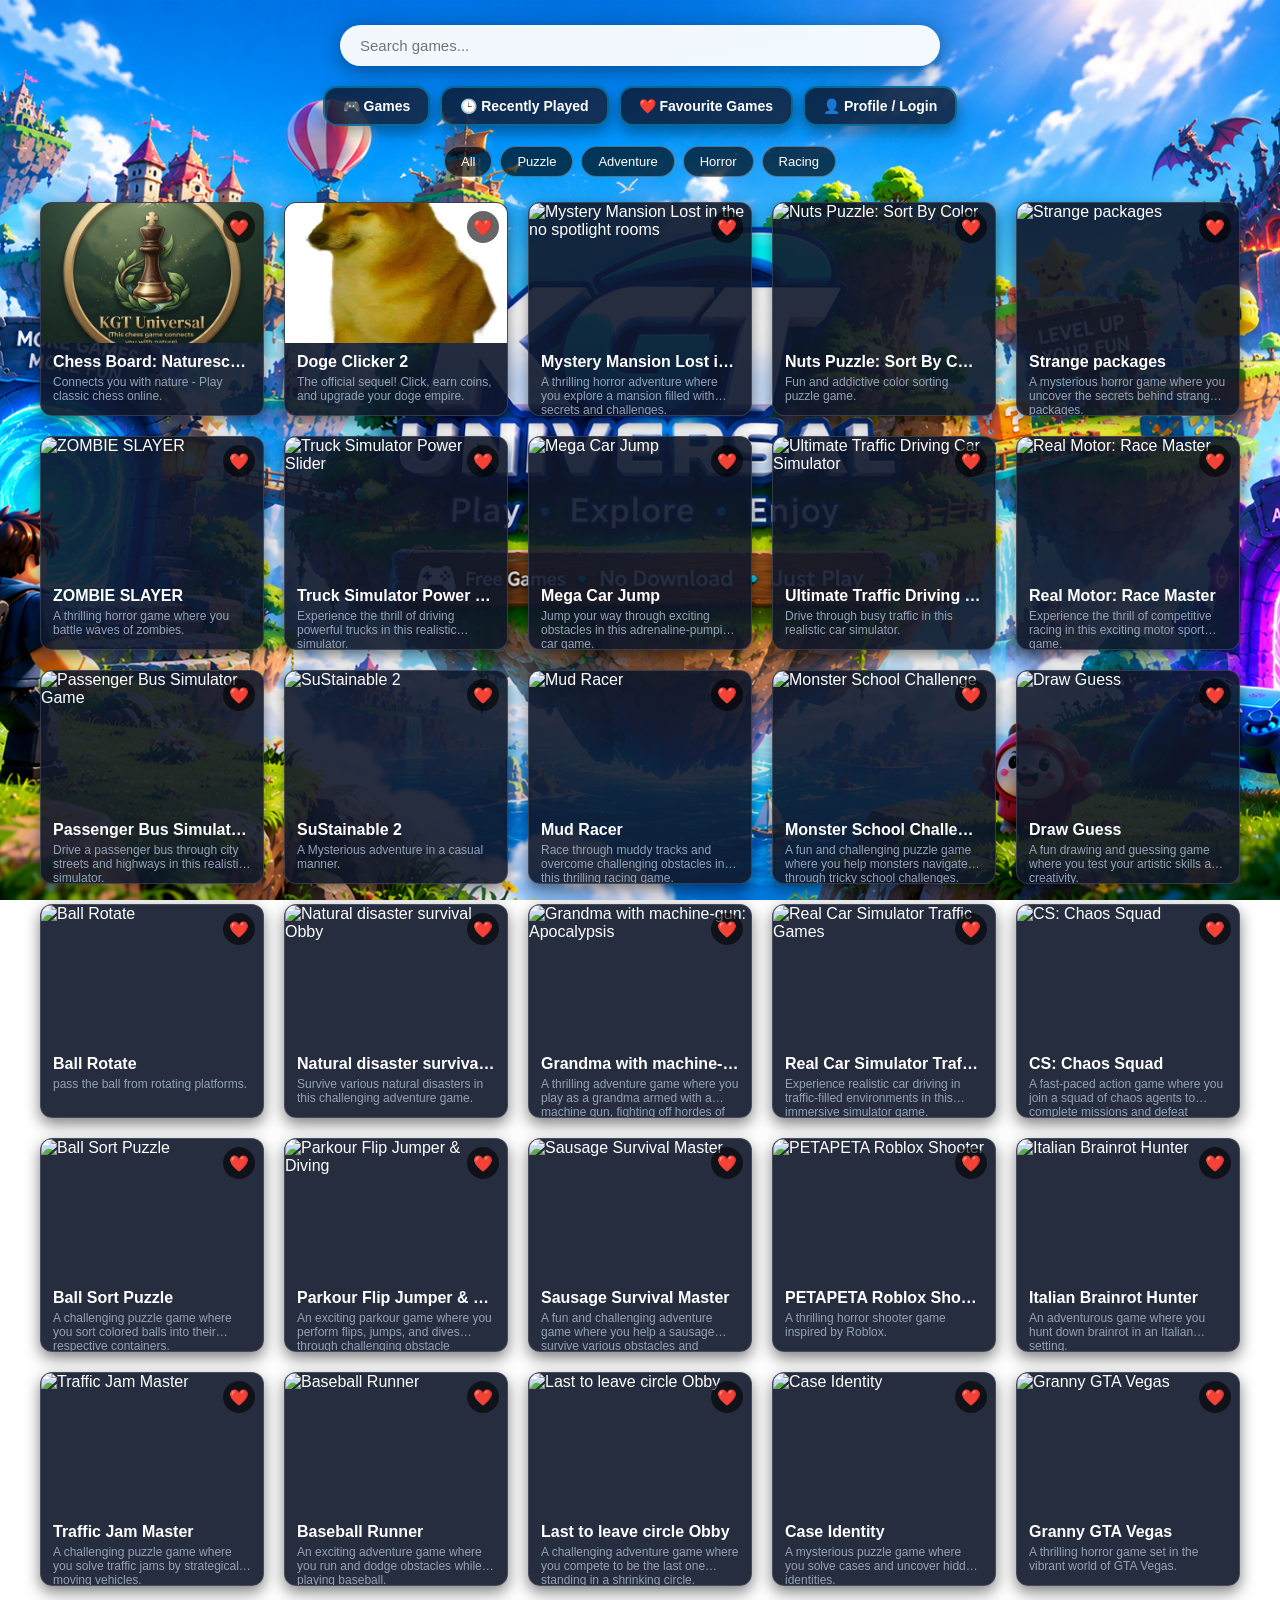
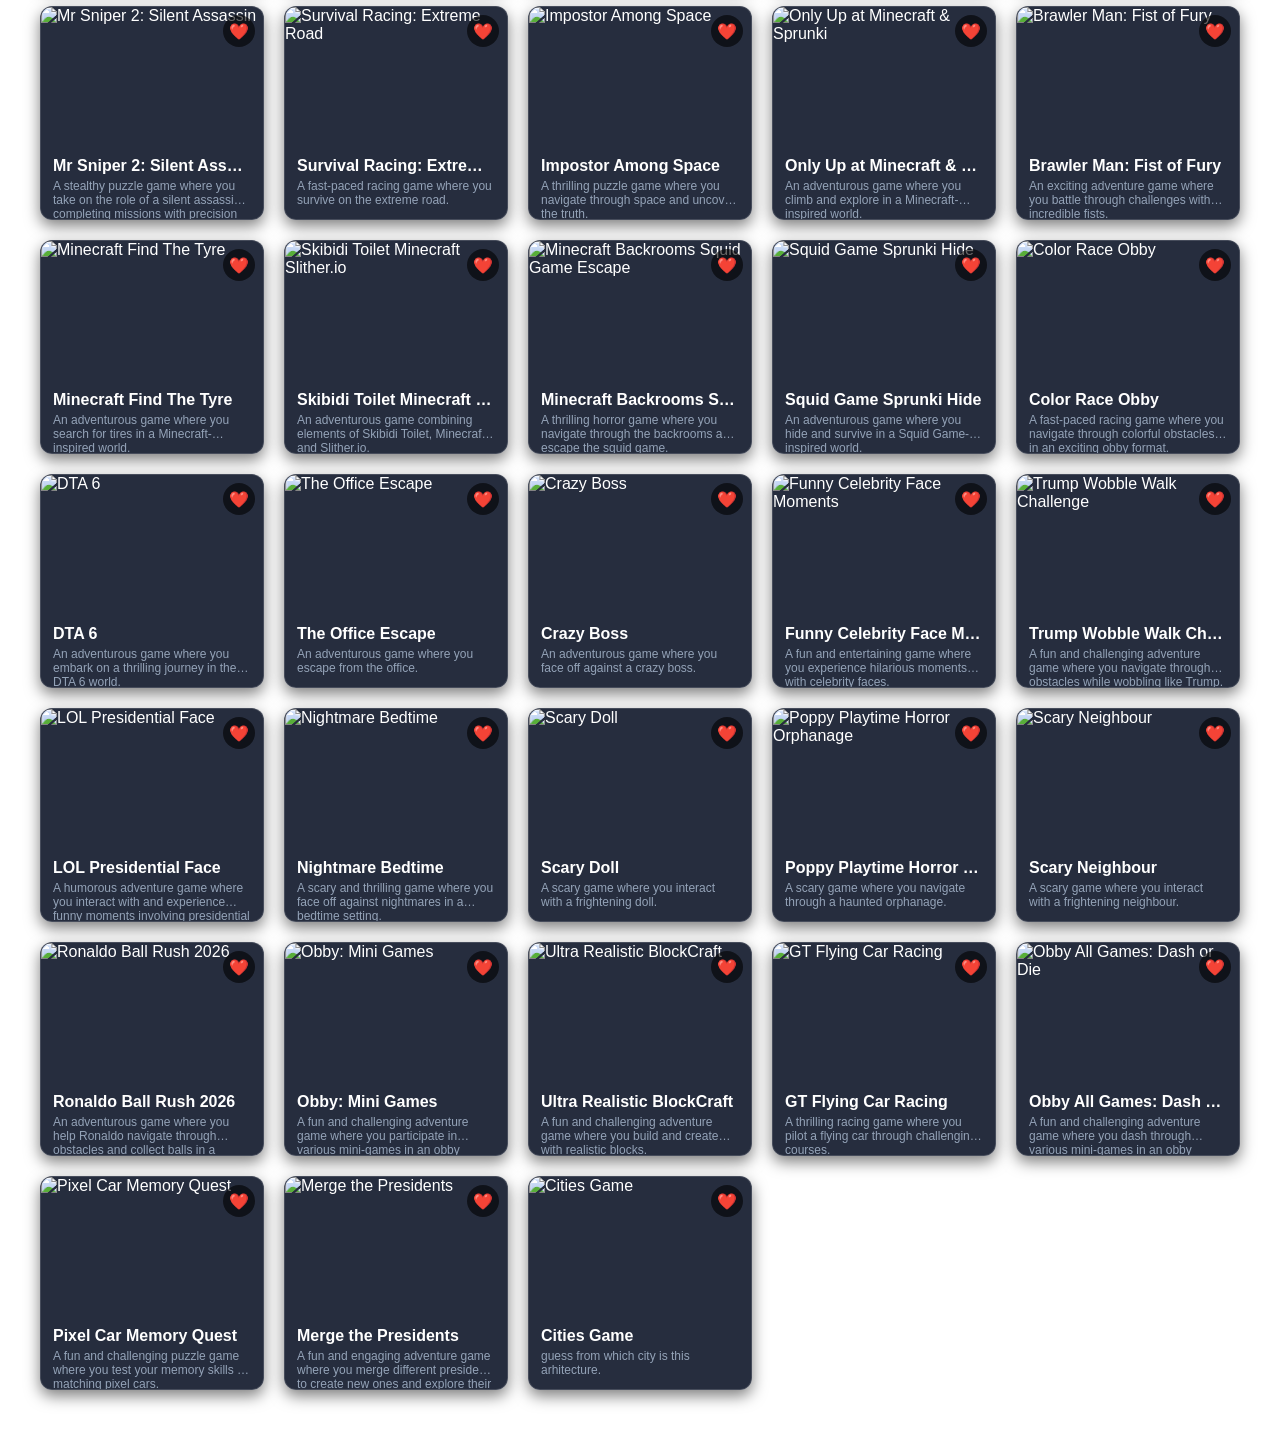
==== index.html @ 10731ff9 "Add files via upload" ====
<!DOCTYPE html>
<html lang="en">
<head>
    <meta charset="UTF-8">
    <meta name="viewport" content="width=device-width, initial-scale=1.0">
    <title>Free Online Games By KGT Universal [KGT Games] - Play Now!</title>
    
    <!-- SEO Meta Tags for Top Google Ranking -->
    <meta name="description" content="Play free online games at KGT Games, a gaming portal by Krishna Gopal Tak (KGT Universal). Explore instant puzzle, adventure, horror, and racing games - no install required!">
    <meta name="keywords" content="Krishna Gopal Tak, Krishna Tak, Krishna, KGT Games, KGT Universal, Free Games, KGT, Games, online games, free browser games">
    <meta name="author" content="Krishna Gopal Tak (KGT Universal)">
    
    <!-- Open Graph / Social Media Meta Tags -->
    <meta property="og:title" content="KGT Games - Free Online Games by Krishna Gopal Tak (KGT Universal)">
    <meta property="og:description" content="Play free instant online games on KGT Games created by Krishna Gopal Tak. No downloads needed!">
    <meta property="og:type" content="website">

    <!-- Structured Data (JSON-LD) for Person & Brand Authority on Google Search -->
    <script type="application/ld+json">
    {
      "@context": "https://schema.org",
      "@type": "WebSite",
      "name": "KGT Games",
      "alternateName": ["KGT Universal", "KGT Games Portal"],
      "url": "https://kgt-universal-official.github.io/KGTGames/",
      "creator": {
        "@type": "Person",
        "name": "Krishna Gopal Tak",
        "alternate_name": "Krishna Tak"
      }
    }
    </script>

    <link rel="stylesheet" href="style.css">
    <!-- Google Identity Services Script -->
    <script src="https://accounts.google.com/gsi/client" async defer></script>
</head>
<body>

    <!-- Top Search Bar -->
    <div class="search-container">
        <input type="text" id="game-search" placeholder="Search games..." onkeyup="filterGames()">
    </div>

    <!-- Main Navigation Cards -->
    <div class="main-nav-cards">
        <div class="nav-card" onclick="filterCategory('all')">🎮 Games</div>
        <div class="nav-card" onclick="showRecentGames()">🕒 Recently Played</div>
        <div class="nav-card" onclick="showFavoriteGames()">❤️ Favourite Games</div>
        <div class="nav-card" id="profile-btn" onclick="handleProfileClick()">👤 Profile / Login</div>
    </div>

    <!-- Categories Filter Bar -->
    <div class="categories-bar">
        <button onclick="filterCategory('all')">All</button>
        <button onclick="filterCategory('puzzle')">Puzzle</button>
        <button onclick="filterCategory('adventure')">Adventure</button>
        <button onclick="filterCategory('horror')">Horror</button>
        <button onclick="filterCategory('racing')">Racing</button>
    </div>

    <!-- Games Grid Container -->
    <div class="games-grid" id="games-container">
        <!-- Dynamic Games Will Load Here -->
    </div>

    <!-- Scripts Integration -->
    <script src="auth.js"></script>
    <script src="games-data.js"></script>
    <script src="app.js"></script>
    <script>
        // Extra helper views for Recent and Favourites
        function showFavoriteGames() {
            const favList = gamesList.filter(g => favorites.includes(g.id));
            renderGames(favList);
        }
        function showRecentGames() {
            const recList = recentGames.map(id => gamesList.find(g => g.id === id)).filter(Boolean);
            renderGames(recList);
        }
    </script>
</body>
</html>
---- style.css ----
/* General Reset & Background Setup */
* {
    margin: 0;
    padding: 0;
    box-sizing: border-box;
    font-family: 'Poppins', sans-serif;
}

body {
    background-image: url('pc-bg.png');
    background-size: cover;
    background-position: center;
    background-attachment: fixed;
    background-repeat: no-repeat;
    color: #ffffff;
    min-height: 100dvh;
    padding: 15px;
}

@media (max-width: 768px) {
    body {
        background-image: url('phone-bg.png');
        padding: 10px;
    }
}

/* Search Bar Styling */
.search-container {
    display: flex;
    justify-content: center;
    margin-top: 10px;
    margin-bottom: 20px;
    position: sticky;
    top: 10px;
    z-index: 100;
}

.search-container input {
    width: 100%;
    max-width: 600px;
    padding: 12px 20px;
    border-radius: 30px;
    border: none;
    background: rgba(255, 255, 255, 0.95);
    color: #111;
    font-size: 15px;
    box-shadow: 0 4px 20px rgba(0, 0, 0, 0.4);
    outline: none;
    transition: 0.3s;
}

.search-container input:focus {
    background: #ffffff;
    box-shadow: 0 4px 25px rgba(0, 198, 255, 0.8);
}

/* 4 Main Action Cards Styling (Professional Grid for Mobile & PC) */
.main-nav-cards {
    display: flex;
    justify-content: center;
    gap: 10px;
    flex-wrap: wrap;
    margin-bottom: 20px;
}

.nav-card {
    background: linear-gradient(135deg, rgba(10, 25, 50, 0.85), rgba(20, 45, 80, 0.95));
    border: 2px solid rgba(0, 198, 255, 0.4);
    border-radius: 14px;
    padding: 10px 18px;
    cursor: pointer;
    font-weight: 600;
    font-size: 14px;
    color: #ffffff;
    box-shadow: 0 6px 15px rgba(0, 0, 0, 0.4);
    transition: 0.3s ease;
    display: flex;
    align-items: center;
    gap: 8px;
}

.nav-card:hover {
    transform: translateY(-3px);
    border-color: #00c6ff;
    box-shadow: 0 8px 20px rgba(0, 198, 255, 0.6);
}

/* Categories Filter Bar (Smooth Horizontal Scroll on Mobile) */
.categories-bar {
    display: flex;
    justify-content: center;
    gap: 8px;
    flex-wrap: wrap;
    margin-bottom: 25px;
}

@media (max-width: 768px) {
    .categories-bar {
        justify-content: flex-start;
        overflow-x: auto;
        flex-wrap: nowrap;
        padding-bottom: 5px;
        -webkit-overflow-scrolling: touch;
    }
    .categories-bar::-webkit-scrollbar {
        display: none;
    }
}

.categories-bar button {
    background: rgba(0, 0, 0, 0.65);
    border: 1px solid rgba(255, 255, 255, 0.3);
    color: #fff;
    padding: 7px 16px;
    border-radius: 20px;
    cursor: pointer;
    font-weight: 500;
    font-size: 13px;
    white-space: nowrap;
    transition: 0.2s;
}

.categories-bar button:hover, .categories-bar button:active {
    background: #00c6ff;
    border-color: #00c6ff;
    color: #000;
}

/* Games Grid Container (Optimized for Mobile & PC) */
.games-grid {
    display: grid;
    grid-template-columns: repeat(auto-fill, minmax(160px, 1fr));
    gap: 15px;
    max-width: 1200px;
    margin: 0 auto;
    padding-bottom: 40px;
}

@media (min-width: 768px) {
    .games-grid {
        grid-template-columns: repeat(auto-fill, minmax(220px, 1fr));
        gap: 20px;
    }
}

.game-card {
    background: rgba(15, 23, 42, 0.9);
    border-radius: 12px;
    overflow: hidden;
    border: 1px solid rgba(255, 255, 255, 0.15);
    box-shadow: 0 6px 15px rgba(0, 0, 0, 0.5);
    transition: transform 0.2s ease, border-color 0.2s ease;
}

.game-card:hover {
    transform: translateY(-4px);
    border-color: #00c6ff;
}

.game-thumb-box {
    position: relative;
    width: 100%;
    height: 130px;
    cursor: pointer;
}

@media (min-width: 768px) {
    .game-thumb-box {
        height: 140px;
    }
}

.game-thumb-box img {
    width: 100%;
    height: 100%;
    object-fit: cover;
}

.heart-btn {
    position: absolute;
    top: 8px;
    right: 8px;
    background: rgba(0, 0, 0, 0.6);
    border: none;
    border-radius: 50%;
    width: 32px;
    height: 32px;
    font-size: 16px;
    cursor: pointer;
    display: flex;
    align-items: center;
    justify-content: center;
    transition: 0.2s;
}

.heart-btn:hover {
    background: rgba(255, 255, 255, 0.9);
}

.red-heart {
    filter: drop-shadow(0 0 5px red);
}

.game-card h3 {
    font-size: 14px;
    padding: 8px 10px 2px 10px;
    color: #fff;
    white-space: nowrap;
    overflow: hidden;
    text-overflow: ellipsis;
}

@media (min-width: 768px) {
    .game-card h3 {
        font-size: 16px;
        padding: 10px 12px 4px 12px;
    }
}

.game-card p {
    font-size: 11px;
    padding: 0 10px 10px 10px;
    color: #94a3b8;
    display: -webkit-box;
    -webkit-line-clamp: 2;
    line-clamp: 2;
    -webkit-box-orient: vertical;
    overflow: hidden;
}

@media (min-width: 768px) {
    .game-card p {
        font-size: 12px;
        padding: 0 12px 12px 12px;
    }
}
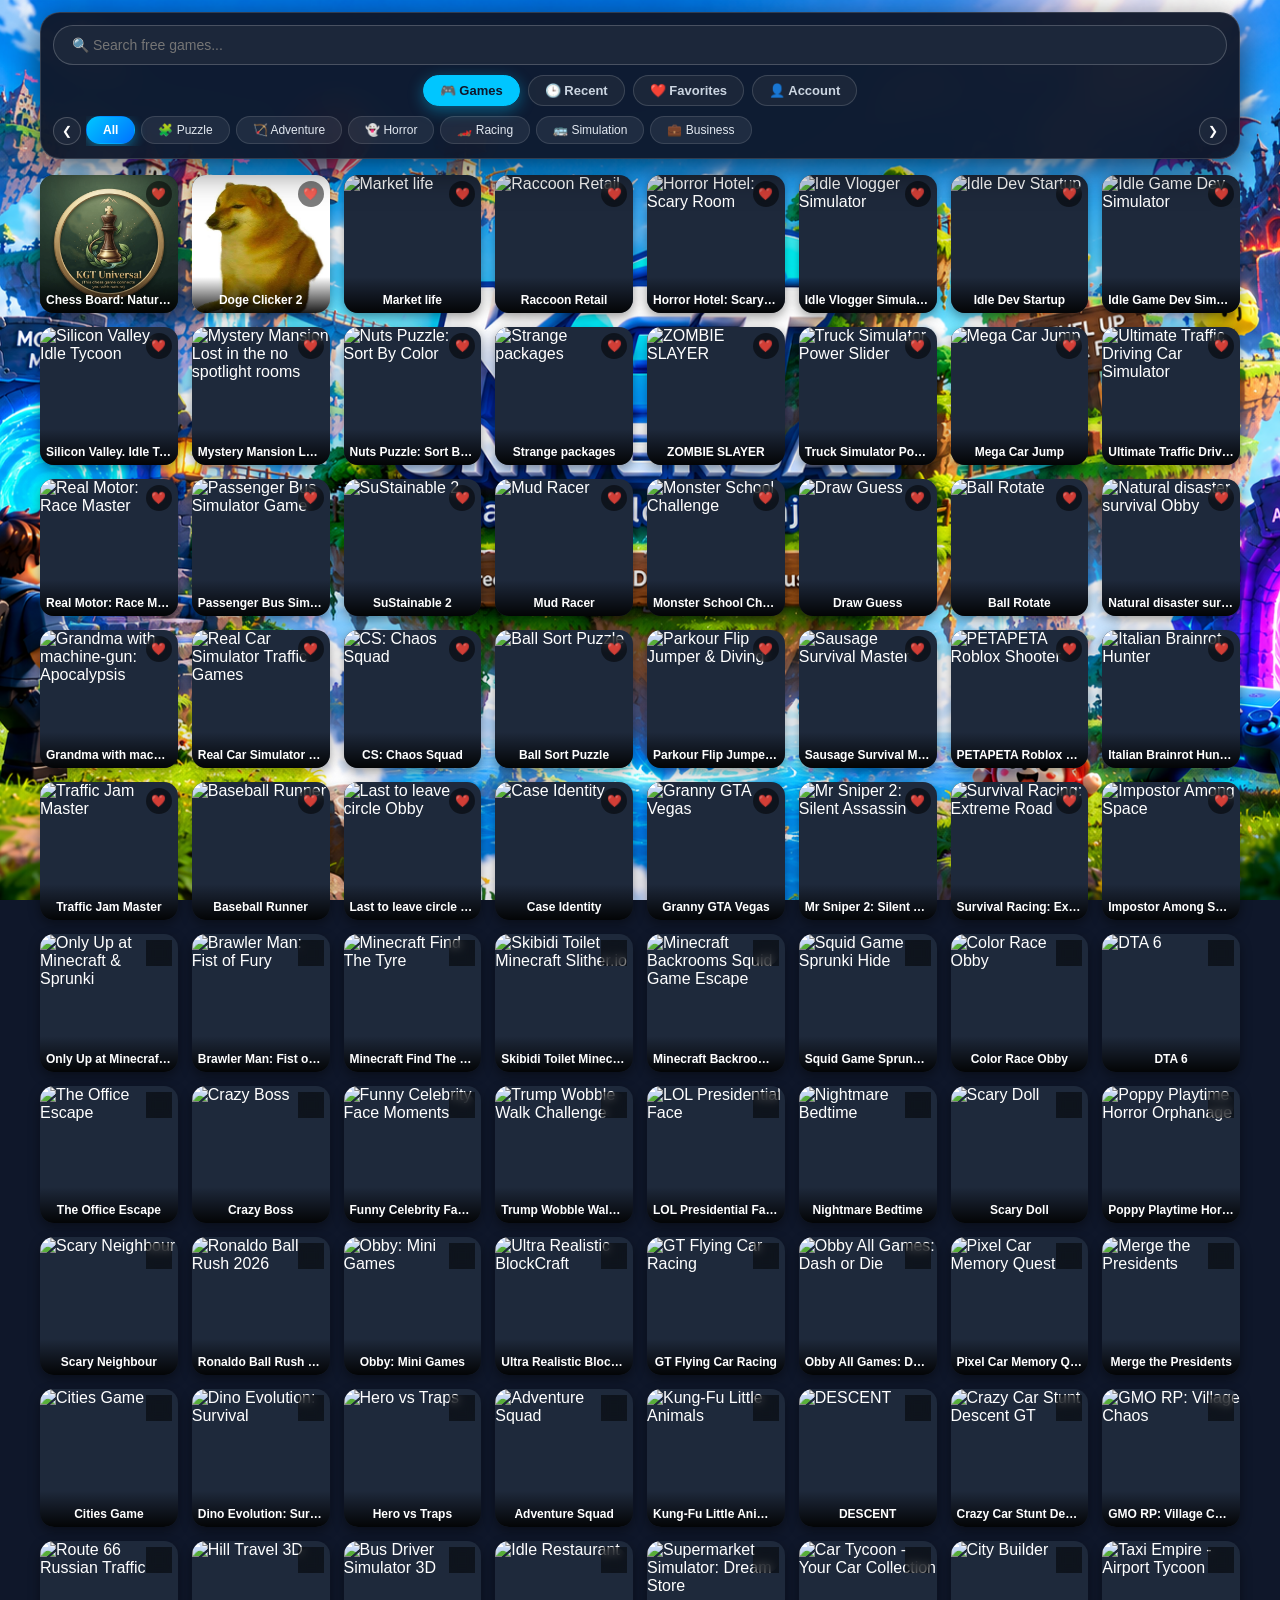
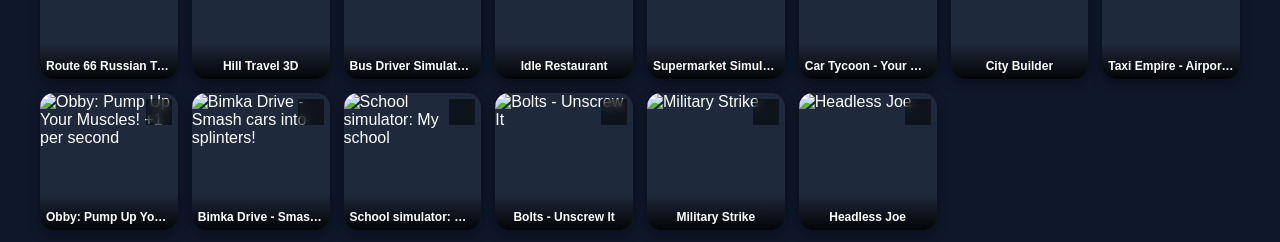
==== commit 175e0828: "Add files via upload" ====
--- a/index.html
+++ b/index.html
@@ -5,17 +5,17 @@
     <meta name="viewport" content="width=device-width, initial-scale=1.0">
     <title>Free Online Games By KGT Universal [KGT Games] - Play Now!</title>
     
-    <!-- SEO Meta Tags for Top Google Ranking -->
-    <meta name="description" content="Play free online games at KGT Games, a gaming portal by Krishna Gopal Tak (KGT Universal). Explore instant puzzle, adventure, horror, and racing games - no install required!">
+    <!-- SEO Meta Tags -->
+    <meta name="description" content="Play free online games at KGT Games by Krishna Gopal Tak (KGT Universal). Explore instant puzzle, adventure, horror, racing, simulation, and business games!">
     <meta name="keywords" content="Krishna Gopal Tak, Krishna Tak, Krishna, KGT Games, KGT Universal, Free Games, KGT, Games, online games, free browser games">
     <meta name="author" content="Krishna Gopal Tak (KGT Universal)">
     
-    <!-- Open Graph / Social Media Meta Tags -->
+    <!-- Open Graph -->
     <meta property="og:title" content="KGT Games - Free Online Games by Krishna Gopal Tak (KGT Universal)">
-    <meta property="og:description" content="Play free instant online games on KGT Games created by Krishna Gopal Tak. No downloads needed!">
+    <meta property="og:description" content="Play free instant online games on KGT Games. No downloads needed!">
     <meta property="og:type" content="website">
 
-    <!-- Structured Data (JSON-LD) for Person & Brand Authority on Google Search -->
+    <!-- Structured Data -->
     <script type="application/ld+json">
     {
       "@context": "https://schema.org",
@@ -37,46 +37,68 @@
 </head>
 <body>
 
-    <!-- Top Search Bar -->
-    <div class="search-container">
-        <input type="text" id="game-search" placeholder="Search games..." onkeyup="filterGames()">
-    </div>
+    <!-- Header & Search Bar -->
+    <header class="app-header">
+        <div class="search-container">
+            <input type="text" id="game-search" placeholder="🔍 Search free games..." onkeyup="filterGames()">
+        </div>
 
-    <!-- Main Navigation Cards -->
-    <div class="main-nav-cards">
-        <div class="nav-card" onclick="filterCategory('all')">🎮 Games</div>
-        <div class="nav-card" onclick="showRecentGames()">🕒 Recently Played</div>
-        <div class="nav-card" onclick="showFavoriteGames()">❤️ Favourite Games</div>
-        <div class="nav-card" id="profile-btn" onclick="handleProfileClick()">👤 Profile / Login</div>
-    </div>
+        <!-- Main Navigation Action Bar -->
+        <div class="main-nav-cards">
+            <button class="nav-card active" id="nav-all" onclick="filterCategory('all')">🎮 Games</button>
+            <button class="nav-card" id="nav-recent" onclick="showRecentGames()">🕒 Recent</button>
+            <button class="nav-card" id="nav-fav" onclick="showFavoriteGames()">❤️ Favorites</button>
+            <button class="nav-card" id="profile-btn" onclick="handleProfileClick()">👤 Account</button>
+        </div>
 
-    <!-- Categories Filter Bar -->
-    <div class="categories-bar">
-        <button onclick="filterCategory('all')">All</button>
-        <button onclick="filterCategory('puzzle')">Puzzle</button>
-        <button onclick="filterCategory('adventure')">Adventure</button>
-        <button onclick="filterCategory('horror')">Horror</button>
-        <button onclick="filterCategory('racing')">Racing</button>
-    </div>
+        <!-- Categories Bar with Scroll Navigation Buttons -->
+        <div class="categories-wrapper">
+            <button class="scroll-arrow-btn left-arrow" onclick="scrollCategories(-1)">&#10094;</button>
+            <div class="categories-bar" id="categories-container">
+                <button class="cat-btn active" onclick="filterCategory('all', this)">All</button>
+                <button class="cat-btn" onclick="filterCategory('puzzle', this)">🧩 Puzzle</button>
+                <button class="cat-btn" onclick="filterCategory('adventure', this)">🏹 Adventure</button>
+                <button class="cat-btn" onclick="filterCategory('horror', this)">👻 Horror</button>
+                <button class="cat-btn" onclick="filterCategory('racing', this)">🏎️ Racing</button>
+                <button class="cat-btn" onclick="filterCategory('simulation', this)">🚌 Simulation</button>
+                <button class="cat-btn" onclick="filterCategory('business', this)">💼 Business</button>
+            </div>
+            <button class="scroll-arrow-btn right-arrow" onclick="scrollCategories(1)">&#10095;</button>
+        </div>
+    </header>
 
     <!-- Games Grid Container -->
-    <div class="games-grid" id="games-container">
-        <!-- Dynamic Games Will Load Here -->
-    </div>
+    <main class="games-grid-wrapper">
+        <div class="games-grid" id="games-container">
+            <!-- Dynamic Uniform Tiles Load Here -->
+        </div>
+    </main>
 
-    <!-- Scripts Integration -->
+    <!-- Scripts -->
     <script src="auth.js"></script>
     <script src="games-data.js"></script>
     <script src="app.js"></script>
     <script>
-        // Extra helper views for Recent and Favourites
         function showFavoriteGames() {
             const favList = gamesList.filter(g => favorites.includes(g.id));
             renderGames(favList);
+            updateNavActive('nav-fav');
         }
         function showRecentGames() {
             const recList = recentGames.map(id => gamesList.find(g => g.id === id)).filter(Boolean);
             renderGames(recList);
+            updateNavActive('nav-recent');
+        }
+        function updateNavActive(activeId) {
+            document.querySelectorAll('.nav-card').forEach(btn => btn.classList.remove('active'));
+            const activeBtn = document.getElementById(activeId);
+            if(activeBtn) activeBtn.classList.add('active');
+        }
+        function scrollCategories(direction) {
+            const container = document.getElementById('categories-container');
+            if(container) {
+                container.scrollBy({ left: direction * 150, behavior: 'smooth' });
+            }
         }
     </script>
 </body>
--- a/style.css
+++ b/style.css
@@ -3,7 +3,8 @@
     margin: 0;
     padding: 0;
     box-sizing: border-box;
-    font-family: 'Poppins', sans-serif;
+    font-family: -apple-system, BlinkMacSystemFont, "Segoe UI", Roboto, Helvetica, Arial, sans-serif;
+    -webkit-tap-highlight-color: transparent;
 }
 
 body {
@@ -12,225 +13,290 @@
     background-position: center;
     background-attachment: fixed;
     background-repeat: no-repeat;
-    color: #ffffff;
-    min-height: 100dvh;
-    padding: 15px;
+    background-color: #0f172a;
+    color: #ffffff;
+    min-height: 100vh;
+    padding: 12px;
+    padding-top: 175px; /* Top padding badha di hai taaki games header ke niche na dabey */
 }
 
 @media (max-width: 768px) {
     body {
         background-image: url('phone-bg.png');
+        padding: 8px;
+        padding-top: 165px;
+    }
+}
+
+/* Smart Auto-Hide Header Bar */
+.app-header {
+    max-width: 1200px;
+    margin: 0 auto;
+    position: fixed;
+    top: 12px;
+    left: 12px;
+    right: 12px;
+    z-index: 1000;
+    display: flex;
+    flex-direction: column;
+    gap: 10px;
+    background: rgba(15, 23, 42, 0.96);
+    backdrop-filter: blur(16px);
+    -webkit-backdrop-filter: blur(16px);
+    padding: 12px;
+    border-radius: 20px;
+    border: 1px solid rgba(255, 255, 255, 0.15);
+    box-shadow: 0 10px 35px rgba(0, 0, 0, 0.6);
+    transition: transform 0.35s cubic-bezier(0.4, 0, 0.2, 1);
+}
+
+.app-header.header-hidden {
+    transform: translateY(-130%);
+}
+
+@media (max-width: 768px) {
+    .app-header {
+        top: 8px;
+        left: 8px;
+        right: 8px;
         padding: 10px;
-    }
-}
-
-/* Search Bar Styling */
-.search-container {
-    display: flex;
-    justify-content: center;
-    margin-top: 10px;
-    margin-bottom: 20px;
-    position: sticky;
-    top: 10px;
-    z-index: 100;
+        border-radius: 16px;
+    }
 }
 
 .search-container input {
     width: 100%;
-    max-width: 600px;
-    padding: 12px 20px;
-    border-radius: 30px;
-    border: none;
-    background: rgba(255, 255, 255, 0.95);
-    color: #111;
-    font-size: 15px;
-    box-shadow: 0 4px 20px rgba(0, 0, 0, 0.4);
+    padding: 11px 18px;
+    border-radius: 25px;
+    border: 1px solid rgba(255, 255, 255, 0.2);
+    background: rgba(30, 41, 59, 0.95);
+    color: #ffffff;
+    font-size: 14px;
     outline: none;
-    transition: 0.3s;
+    transition: 0.2s ease;
 }
 
 .search-container input:focus {
-    background: #ffffff;
-    box-shadow: 0 4px 25px rgba(0, 198, 255, 0.8);
-}
-
-/* 4 Main Action Cards Styling (Professional Grid for Mobile & PC) */
+    background: #1e293b;
+    border-color: #00c6ff;
+    box-shadow: 0 0 15px rgba(0, 198, 255, 0.5);
+}
+
+/* Main Action Navigation Cards */
 .main-nav-cards {
     display: flex;
-    justify-content: center;
-    gap: 10px;
-    flex-wrap: wrap;
-    margin-bottom: 20px;
-}
-
-.nav-card {
-    background: linear-gradient(135deg, rgba(10, 25, 50, 0.85), rgba(20, 45, 80, 0.95));
-    border: 2px solid rgba(0, 198, 255, 0.4);
-    border-radius: 14px;
-    padding: 10px 18px;
-    cursor: pointer;
-    font-weight: 600;
-    font-size: 14px;
-    color: #ffffff;
-    box-shadow: 0 6px 15px rgba(0, 0, 0, 0.4);
-    transition: 0.3s ease;
-    display: flex;
-    align-items: center;
-    gap: 8px;
-}
-
-.nav-card:hover {
-    transform: translateY(-3px);
-    border-color: #00c6ff;
-    box-shadow: 0 8px 20px rgba(0, 198, 255, 0.6);
-}
-
-/* Categories Filter Bar (Smooth Horizontal Scroll on Mobile) */
-.categories-bar {
-    display: flex;
-    justify-content: center;
     gap: 8px;
     flex-wrap: wrap;
-    margin-bottom: 25px;
-}
-
-@media (max-width: 768px) {
-    .categories-bar {
-        justify-content: flex-start;
-        overflow-x: auto;
-        flex-wrap: nowrap;
-        padding-bottom: 5px;
-        -webkit-overflow-scrolling: touch;
-    }
-    .categories-bar::-webkit-scrollbar {
-        display: none;
-    }
-}
-
-.categories-bar button {
-    background: rgba(0, 0, 0, 0.65);
-    border: 1px solid rgba(255, 255, 255, 0.3);
+    justify-content: center;
+}
+
+.nav-card {
+    background: rgba(30, 41, 59, 0.85);
+    border: 1px solid rgba(255, 255, 255, 0.15);
+    border-radius: 20px;
+    padding: 7px 16px;
+    cursor: pointer;
+    font-weight: 600;
+    font-size: 13px;
+    color: #cbd5e1;
+    transition: all 0.2s ease;
+}
+
+.nav-card.active, .nav-card:hover {
+    background: #00c6ff;
+    color: #0f172a;
+    border-color: #00c6ff;
+    box-shadow: 0 4px 15px rgba(0, 198, 255, 0.4);
+}
+
+/* Categories Wrapper with Scroll Arrows */
+.categories-wrapper {
+    display: flex;
+    align-items: center;
+    gap: 5px;
+    position: relative;
+}
+
+.scroll-arrow-btn {
+    background: rgba(30, 41, 59, 0.9);
+    border: 1px solid rgba(255, 255, 255, 0.2);
+    color: #ffffff;
+    width: 28px;
+    height: 28px;
+    border-radius: 50%;
+    cursor: pointer;
+    display: flex;
+    align-items: center;
+    justify-content: center;
+    font-size: 12px;
+    flex-shrink: 0;
+    transition: 0.2s;
+    z-index: 10;
+}
+
+.scroll-arrow-btn:hover {
+    background: #00c6ff;
+    color: #0f172a;
+    border-color: #00c6ff;
+}
+
+/* Professional Category Filter Bar */
+.categories-bar {
+    display: flex;
+    gap: 6px;
+    overflow-x: auto;
+    white-space: nowrap;
+    padding-bottom: 2px;
+    -webkit-overflow-scrolling: touch;
+    flex-grow: 1;
+    scroll-behavior: smooth;
+}
+
+.categories-bar::-webkit-scrollbar {
+    display: none;
+}
+
+.cat-btn {
+    background: rgba(255, 255, 255, 0.07);
+    border: 1px solid rgba(255, 255, 255, 0.12);
+    color: #e2e8f0;
+    padding: 6px 16px;
+    border-radius: 20px;
+    cursor: pointer;
+    font-size: 12px;
+    font-weight: 500;
+    transition: all 0.2s ease;
+    flex-shrink: 0;
+}
+
+.cat-btn:hover {
+    background: rgba(255, 255, 255, 0.18);
     color: #fff;
-    padding: 7px 16px;
-    border-radius: 20px;
-    cursor: pointer;
-    font-weight: 500;
-    font-size: 13px;
-    white-space: nowrap;
-    transition: 0.2s;
-}
-
-.categories-bar button:hover, .categories-bar button:active {
-    background: #00c6ff;
-    border-color: #00c6ff;
-    color: #000;
-}
-
-/* Games Grid Container (Optimized for Mobile & PC) */
+    border-color: rgba(255, 255, 255, 0.3);
+}
+
+.cat-btn.active {
+    background: linear-gradient(135deg, #00c6ff, #0072ff);
+    color: #ffffff;
+    border-color: transparent;
+    font-weight: 700;
+    box-shadow: 0 4px 12px rgba(0, 198, 255, 0.4);
+}
+
+/* Clean Professional Grid Container */
+.games-grid-wrapper {
+    max-width: 1200px;
+    margin: 0 auto;
+}
+
 .games-grid {
     display: grid;
-    grid-template-columns: repeat(auto-fill, minmax(160px, 1fr));
-    gap: 15px;
-    max-width: 1200px;
-    margin: 0 auto;
-    padding-bottom: 40px;
-}
-
-@media (min-width: 768px) {
+    grid-template-columns: repeat(3, 1fr);
+    gap: 10px;
+}
+
+@media (min-width: 600px) {
     .games-grid {
-        grid-template-columns: repeat(auto-fill, minmax(220px, 1fr));
-        gap: 20px;
-    }
-}
-
+        grid-template-columns: repeat(4, 1fr);
+        gap: 12px;
+    }
+}
+
+@media (min-width: 900px) {
+    .games-grid {
+        grid-template-columns: repeat(6, 1fr);
+        gap: 14px;
+    }
+}
+
+@media (min-width: 1200px) {
+    .games-grid {
+        grid-template-columns: repeat(8, 1fr);
+        gap: 14px;
+    }
+}
+
+/* Game Card Styling */
 .game-card {
-    background: rgba(15, 23, 42, 0.9);
-    border-radius: 12px;
+    position: relative;
+    border-radius: 14px;
     overflow: hidden;
-    border: 1px solid rgba(255, 255, 255, 0.15);
-    box-shadow: 0 6px 15px rgba(0, 0, 0, 0.5);
-    transition: transform 0.2s ease, border-color 0.2s ease;
+    cursor: pointer;
+    background: #1e293b;
+    box-shadow: 0 4px 12px rgba(0, 0, 0, 0.4);
+    transition: transform 0.2s ease, box-shadow 0.2s ease;
+    aspect-ratio: 1 / 1;
 }
 
 .game-card:hover {
     transform: translateY(-4px);
-    border-color: #00c6ff;
+    z-index: 10;
+    box-shadow: 0 8px 20px rgba(0, 198, 255, 0.4);
+    border: 1px solid #00c6ff;
 }
 
 .game-thumb-box {
+    width: 100%;
+    height: 100%;
     position: relative;
-    width: 100%;
-    height: 130px;
-    cursor: pointer;
-}
-
-@media (min-width: 768px) {
-    .game-thumb-box {
-        height: 140px;
-    }
 }
 
 .game-thumb-box img {
     width: 100%;
     height: 100%;
     object-fit: cover;
+    display: block;
 }
 
 .heart-btn {
     position: absolute;
-    top: 8px;
-    right: 8px;
+    top: 6px;
+    right: 6px;
     background: rgba(0, 0, 0, 0.6);
+    backdrop-filter: blur(4px);
     border: none;
     border-radius: 50%;
-    width: 32px;
-    height: 32px;
-    font-size: 16px;
+    width: 26px;
+    height: 26px;
+    font-size: 12px;
     cursor: pointer;
     display: flex;
     align-items: center;
     justify-content: center;
-    transition: 0.2s;
+    transition: 0.2s ease;
+    z-index: 5;
+    opacity: 0.85;
 }
 
 .heart-btn:hover {
-    background: rgba(255, 255, 255, 0.9);
+    transform: scale(1.15);
+    background: rgba(0, 0, 0, 0.9);
+    opacity: 1;
 }
 
 .red-heart {
-    filter: drop-shadow(0 0 5px red);
-}
-
-.game-card h3 {
-    font-size: 14px;
-    padding: 8px 10px 2px 10px;
-    color: #fff;
+    filter: drop-shadow(0 0 4px #ff4757);
+}
+
+.game-title-overlay {
+    position: absolute;
+    bottom: 0;
+    left: 0;
+    right: 0;
+    padding: 16px 6px 6px 6px;
+    background: linear-gradient(to top, rgba(0, 0, 0, 0.9), rgba(0, 0, 0, 0));
+    color: #ffffff;
+    font-size: 11px;
+    font-weight: 600;
     white-space: nowrap;
     overflow: hidden;
     text-overflow: ellipsis;
+    text-align: center;
+    pointer-events: none;
 }
 
 @media (min-width: 768px) {
-    .game-card h3 {
-        font-size: 16px;
-        padding: 10px 12px 4px 12px;
-    }
-}
-
-.game-card p {
-    font-size: 11px;
-    padding: 0 10px 10px 10px;
-    color: #94a3b8;
-    display: -webkit-box;
-    -webkit-line-clamp: 2;
-    line-clamp: 2;
-    -webkit-box-orient: vertical;
-    overflow: hidden;
-}
-
-@media (min-width: 768px) {
-    .game-card p {
+    .game-title-overlay {
         font-size: 12px;
-        padding: 0 12px 12px 12px;
     }
 }
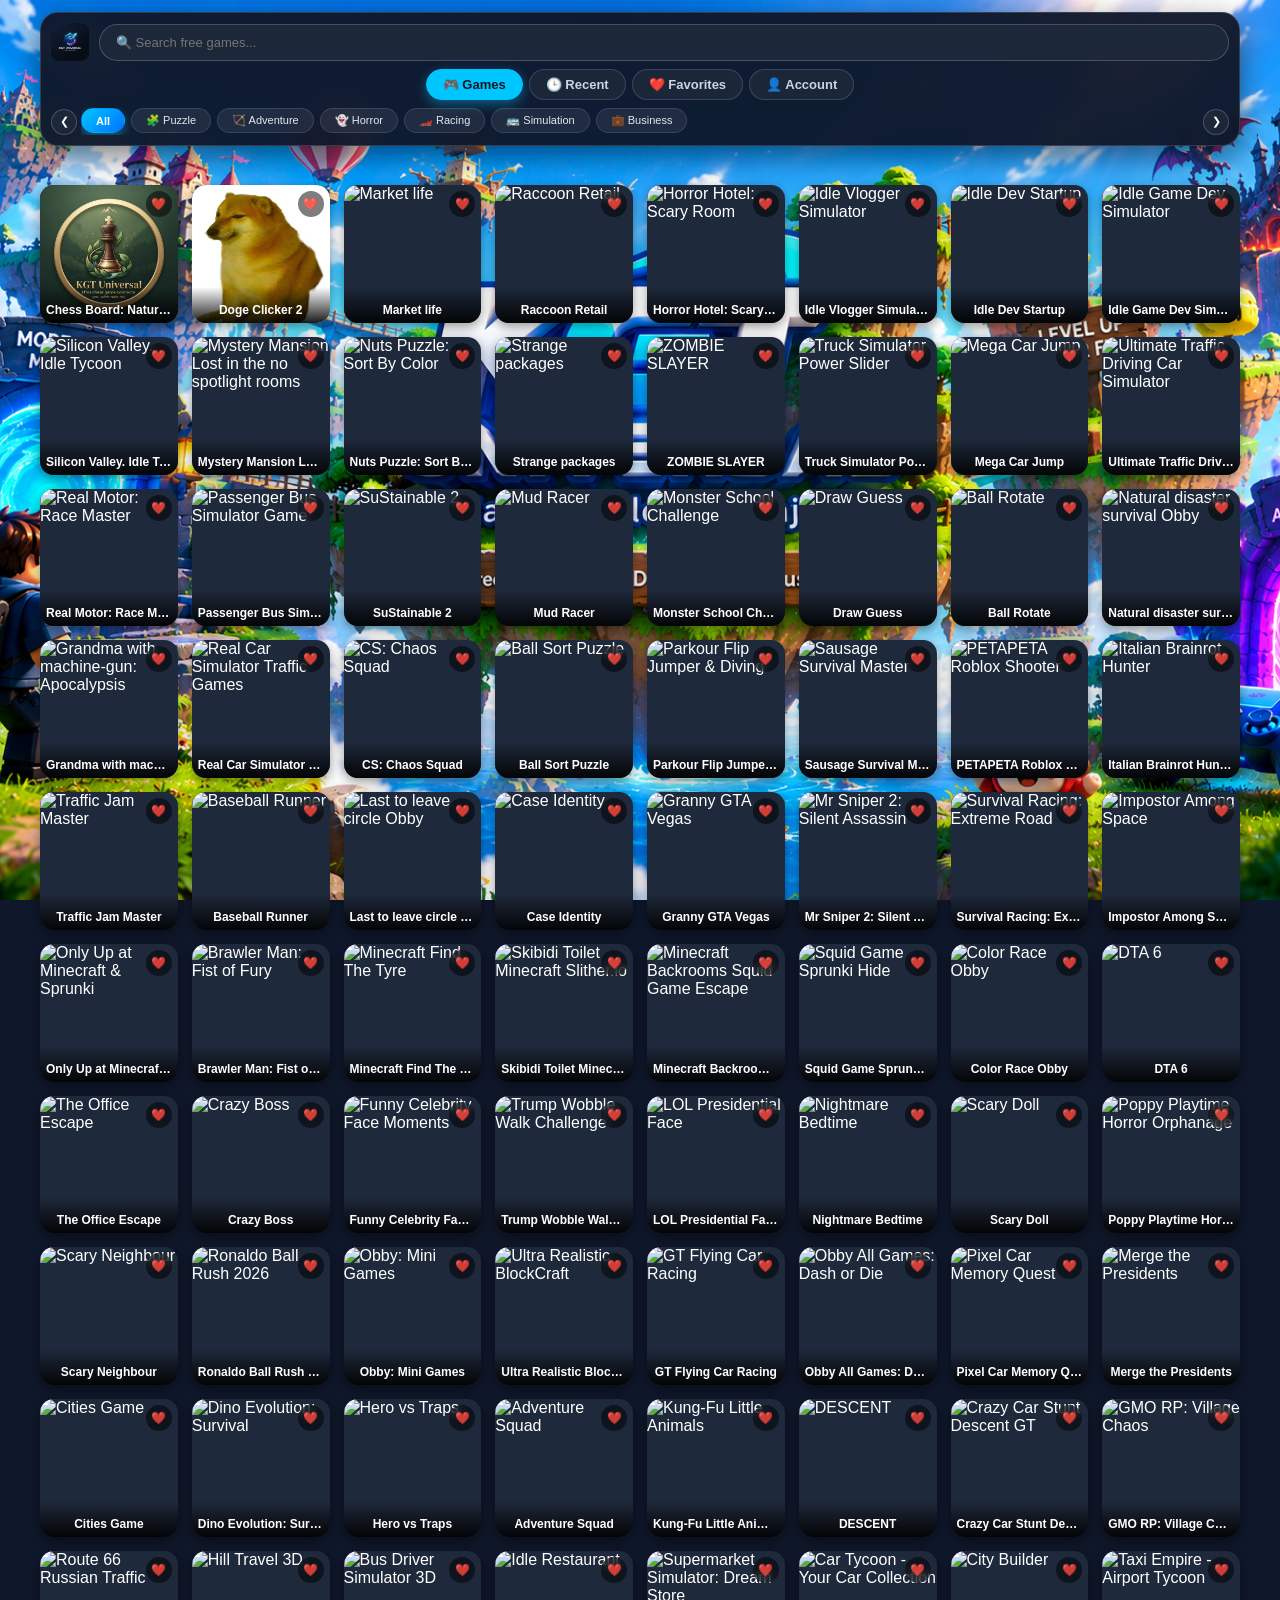
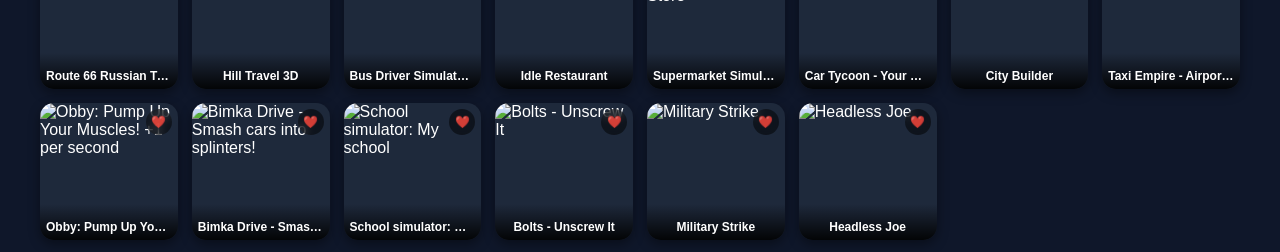
==== commit 3a15fe09: "Add files via upload" ====
--- a/index.html
+++ b/index.html
@@ -4,6 +4,9 @@
     <meta charset="UTF-8">
     <meta name="viewport" content="width=device-width, initial-scale=1.0">
     <title>Free Online Games By KGT Universal [KGT Games] - Play Now!</title>
+    
+    <!-- Website Favicon (Tab Logo) -->
+    <link rel="icon" type="image/png" href="Brandlogo.png">
     
     <!-- SEO Meta Tags -->
     <meta name="description" content="Play free online games at KGT Games by Krishna Gopal Tak (KGT Universal). Explore instant puzzle, adventure, horror, racing, simulation, and business games!">
@@ -13,6 +16,7 @@
     <!-- Open Graph -->
     <meta property="og:title" content="KGT Games - Free Online Games by Krishna Gopal Tak (KGT Universal)">
     <meta property="og:description" content="Play free instant online games on KGT Games. No downloads needed!">
+    <meta property="og:image" content="Brandlogo.png">
     <meta property="og:type" content="website">
 
     <!-- Structured Data -->
@@ -39,8 +43,12 @@
 
     <!-- Header & Search Bar -->
     <header class="app-header">
-        <div class="search-container">
-            <input type="text" id="game-search" placeholder="🔍 Search free games..." onkeyup="filterGames()">
+        <!-- Top Bar: Brand Logo & Search Input -->
+        <div class="header-top-row">
+            <img src="Brandlogo.png" alt="KGT Games Logo" class="brand-logo">
+            <div class="search-container">
+                <input type="text" id="game-search" placeholder="🔍 Search free games..." onkeyup="filterGames()">
+            </div>
         </div>
 
         <!-- Main Navigation Action Bar -->
--- a/style.css
+++ b/style.css
@@ -17,14 +17,14 @@
     color: #ffffff;
     min-height: 100vh;
     padding: 12px;
-    padding-top: 175px; /* Top padding badha di hai taaki games header ke niche na dabey */
+    padding-top: 185px;
 }
 
 @media (max-width: 768px) {
     body {
         background-image: url('phone-bg.png');
         padding: 8px;
-        padding-top: 165px;
+        padding-top: 175px;
     }
 }
 
@@ -39,15 +39,16 @@
     z-index: 1000;
     display: flex;
     flex-direction: column;
-    gap: 10px;
+    gap: 8px;
     background: rgba(15, 23, 42, 0.96);
-    backdrop-filter: blur(16px);
-    -webkit-backdrop-filter: blur(16px);
-    padding: 12px;
-    border-radius: 20px;
+    backdrop-filter: blur(12px);
+    -webkit-backdrop-filter: blur(12px);
+    padding: 10px;
+    border-radius: 18px;
     border: 1px solid rgba(255, 255, 255, 0.15);
-    box-shadow: 0 10px 35px rgba(0, 0, 0, 0.6);
-    transition: transform 0.35s cubic-bezier(0.4, 0, 0.2, 1);
+    box-shadow: 0 10px 30px rgba(0, 0, 0, 0.5);
+    transition: transform 0.3s ease-in-out;
+    will-change: transform;
 }
 
 .app-header.header-hidden {
@@ -56,22 +57,49 @@
 
 @media (max-width: 768px) {
     .app-header {
-        top: 8px;
-        left: 8px;
-        right: 8px;
-        padding: 10px;
-        border-radius: 16px;
-    }
+        top: 6px;
+        left: 6px;
+        right: 6px;
+        padding: 8px;
+        border-radius: 14px;
+        gap: 6px;
+    }
+}
+
+/* Header Top Row (Logo + Search Container) */
+.header-top-row {
+    display: flex;
+    align-items: center;
+    gap: 10px;
+    width: 100%;
+}
+
+.brand-logo {
+    height: 38px;
+    width: auto;
+    object-fit: contain;
+    border-radius: 8px;
+    flex-shrink: 0;
+}
+
+@media (max-width: 768px) {
+    .brand-logo {
+        height: 32px;
+    }
+}
+
+.search-container {
+    flex-grow: 1;
 }
 
 .search-container input {
     width: 100%;
-    padding: 11px 18px;
-    border-radius: 25px;
+    padding: 10px 16px;
+    border-radius: 22px;
     border: 1px solid rgba(255, 255, 255, 0.2);
     background: rgba(30, 41, 59, 0.95);
     color: #ffffff;
-    font-size: 14px;
+    font-size: 13px;
     outline: none;
     transition: 0.2s ease;
 }
@@ -79,56 +107,71 @@
 .search-container input:focus {
     background: #1e293b;
     border-color: #00c6ff;
-    box-shadow: 0 0 15px rgba(0, 198, 255, 0.5);
+    box-shadow: 0 0 12px rgba(0, 198, 255, 0.4);
 }
 
 /* Main Action Navigation Cards */
 .main-nav-cards {
     display: flex;
-    gap: 8px;
-    flex-wrap: wrap;
-    justify-content: center;
+    gap: 6px;
+    justify-content: space-between;
+    width: 100%;
 }
 
 .nav-card {
+    flex: 1;
     background: rgba(30, 41, 59, 0.85);
     border: 1px solid rgba(255, 255, 255, 0.15);
-    border-radius: 20px;
-    padding: 7px 16px;
+    border-radius: 16px;
+    padding: 6px 4px;
     cursor: pointer;
     font-weight: 600;
-    font-size: 13px;
+    font-size: 11px;
     color: #cbd5e1;
+    text-align: center;
+    white-space: nowrap;
     transition: all 0.2s ease;
+}
+
+@media (min-width: 768px) {
+    .nav-card {
+        font-size: 13px;
+        padding: 7px 16px;
+        flex: unset;
+    }
+    .main-nav-cards {
+        justify-content: center;
+    }
 }
 
 .nav-card.active, .nav-card:hover {
     background: #00c6ff;
     color: #0f172a;
     border-color: #00c6ff;
-    box-shadow: 0 4px 15px rgba(0, 198, 255, 0.4);
+    box-shadow: 0 4px 12px rgba(0, 198, 255, 0.4);
 }
 
 /* Categories Wrapper with Scroll Arrows */
 .categories-wrapper {
     display: flex;
     align-items: center;
-    gap: 5px;
+    gap: 4px;
     position: relative;
+    width: 100%;
 }
 
 .scroll-arrow-btn {
     background: rgba(30, 41, 59, 0.9);
     border: 1px solid rgba(255, 255, 255, 0.2);
     color: #ffffff;
-    width: 28px;
-    height: 28px;
+    width: 26px;
+    height: 26px;
     border-radius: 50%;
     cursor: pointer;
     display: flex;
     align-items: center;
     justify-content: center;
-    font-size: 12px;
+    font-size: 11px;
     flex-shrink: 0;
     transition: 0.2s;
     z-index: 10;
@@ -160,10 +203,10 @@
     background: rgba(255, 255, 255, 0.07);
     border: 1px solid rgba(255, 255, 255, 0.12);
     color: #e2e8f0;
-    padding: 6px 16px;
-    border-radius: 20px;
-    cursor: pointer;
-    font-size: 12px;
+    padding: 5px 14px;
+    border-radius: 18px;
+    cursor: pointer;
+    font-size: 11px;
     font-weight: 500;
     transition: all 0.2s ease;
     flex-shrink: 0;
@@ -180,7 +223,7 @@
     color: #ffffff;
     border-color: transparent;
     font-weight: 700;
-    box-shadow: 0 4px 12px rgba(0, 198, 255, 0.4);
+    box-shadow: 0 4px 10px rgba(0, 198, 255, 0.4);
 }
 
 /* Clean Professional Grid Container */
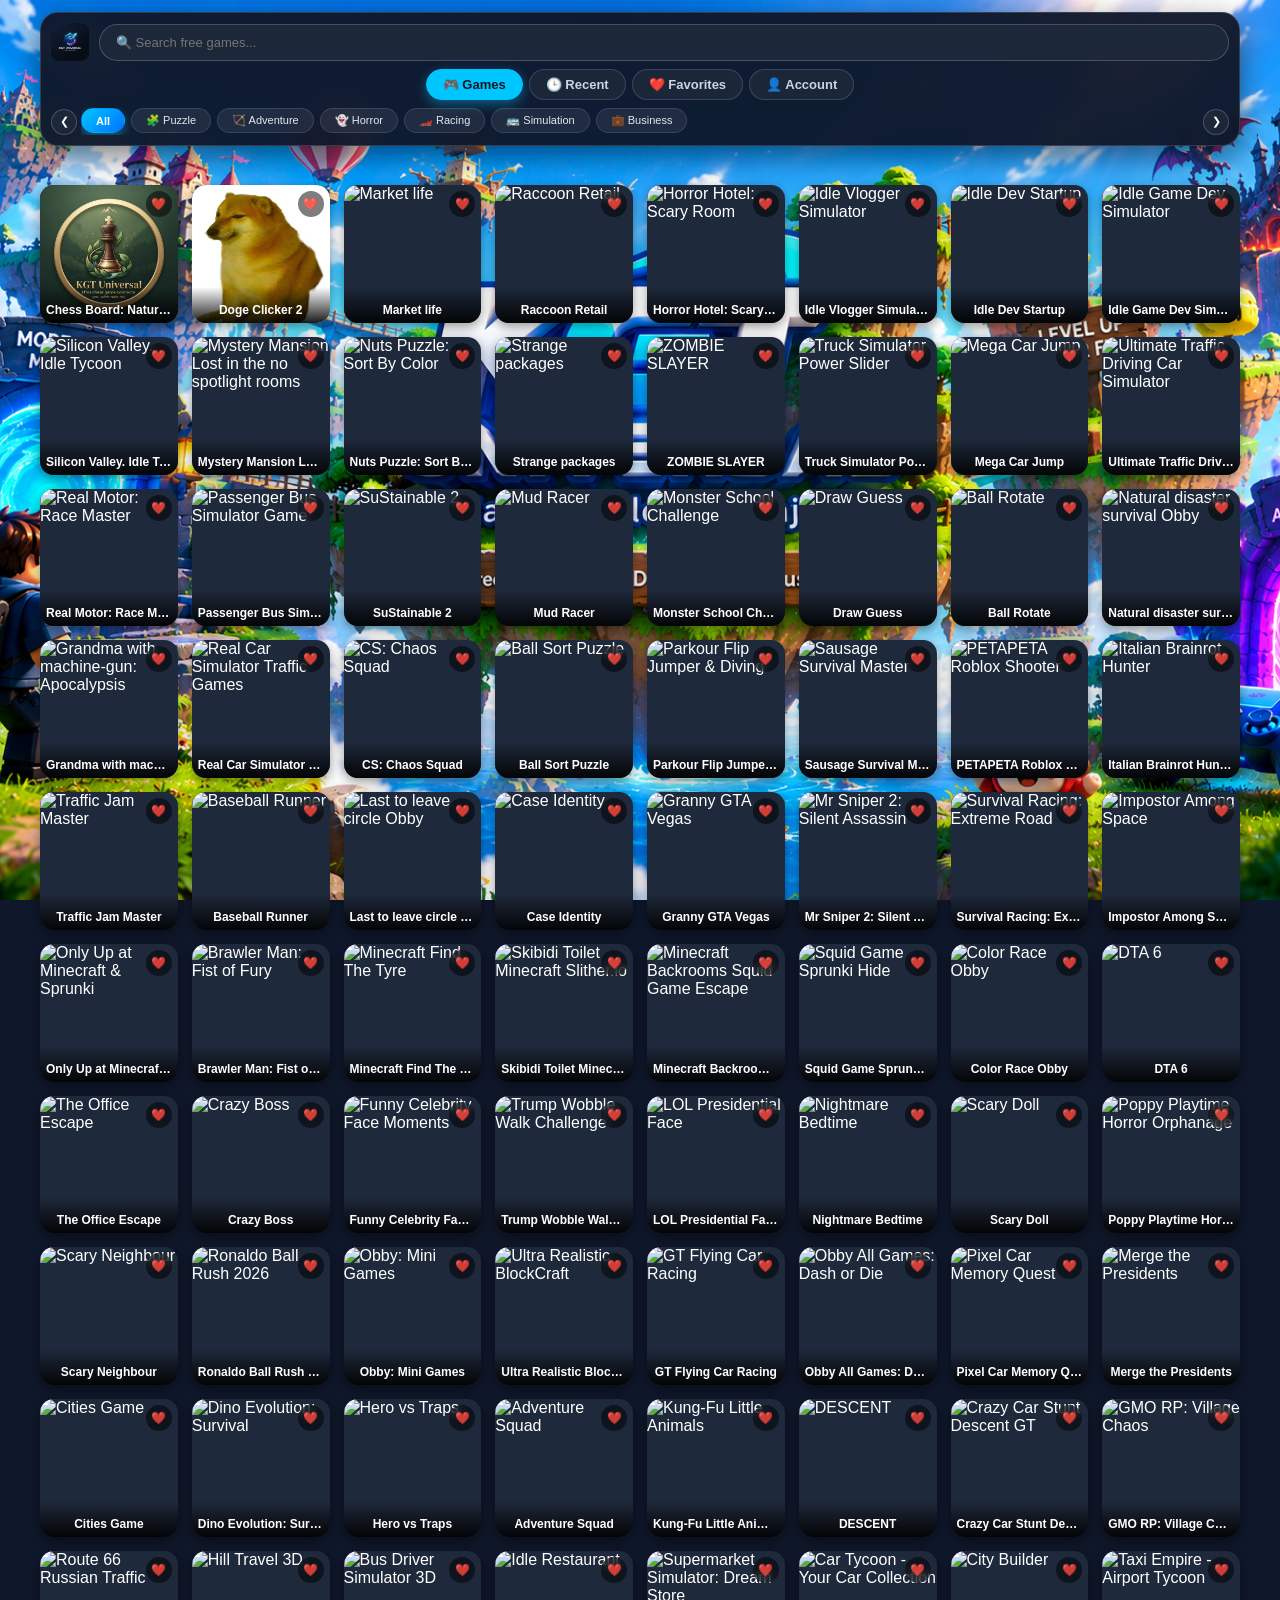
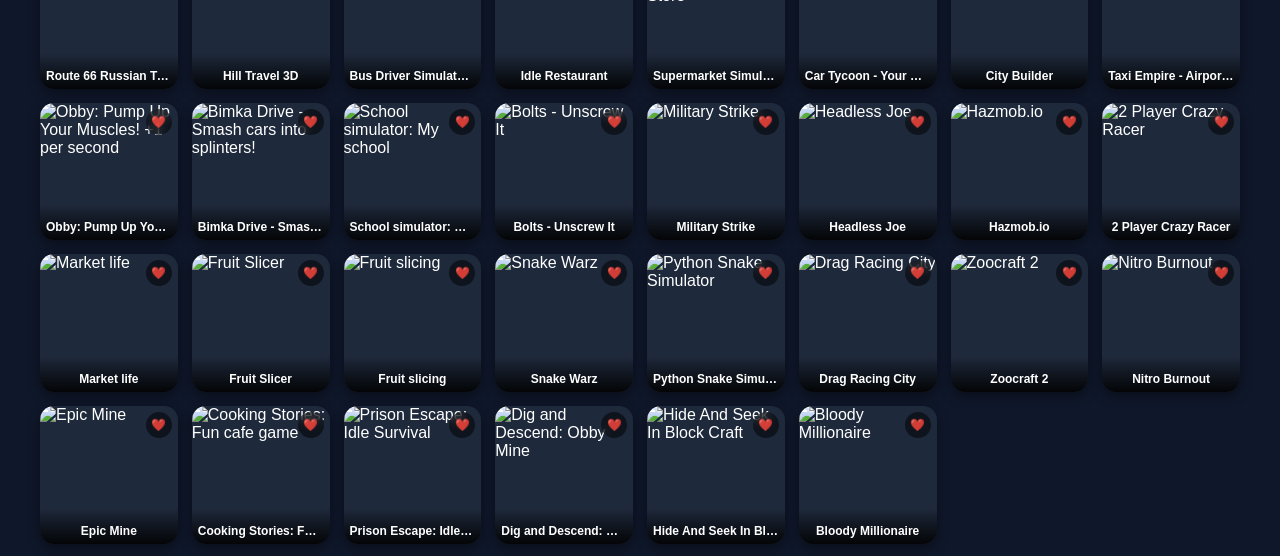
==== commit 831964e3: "Add files via upload" ====
--- a/index.html
+++ b/index.html
@@ -5,8 +5,11 @@
     <meta name="viewport" content="width=device-width, initial-scale=1.0">
     <title>Free Online Games By KGT Universal [KGT Games] - Play Now!</title>
     
-    <!-- Website Favicon (Tab Logo) -->
-    <link rel="icon" type="image/png" href="Brandlogo.png">
+    <!-- Complete Favicon & Web Icon Setup -->
+    <link rel="icon" type="image/png" sizes="32x32" href="Brandlogo.png">
+    <link rel="icon" type="image/png" sizes="192x192" href="Brandlogo.png">
+    <link rel="apple-touch-icon" sizes="180x180" href="Brandlogo.png">
+    <link rel="shortcut icon" href="Brandlogo.png">
     
     <!-- SEO Meta Tags -->
     <meta name="description" content="Play free online games at KGT Games by Krishna Gopal Tak (KGT Universal). Explore instant puzzle, adventure, horror, racing, simulation, and business games!">
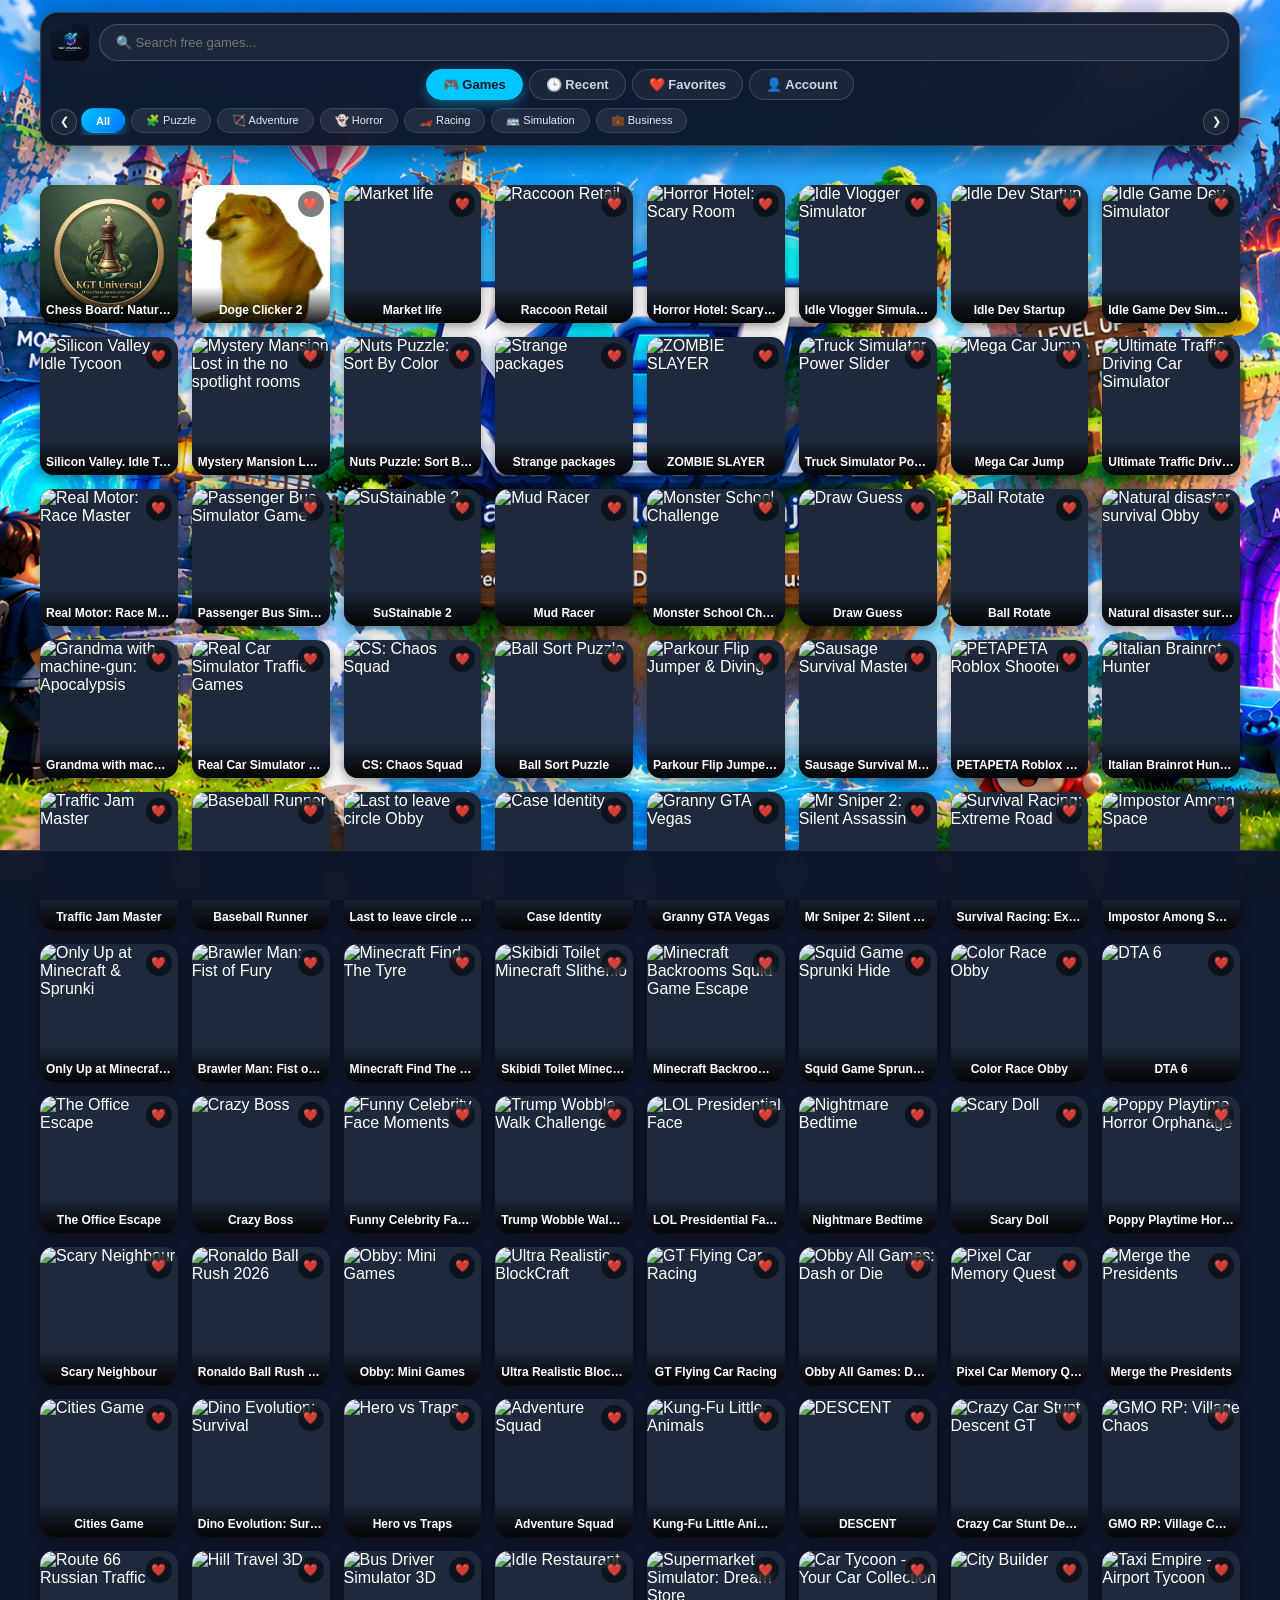
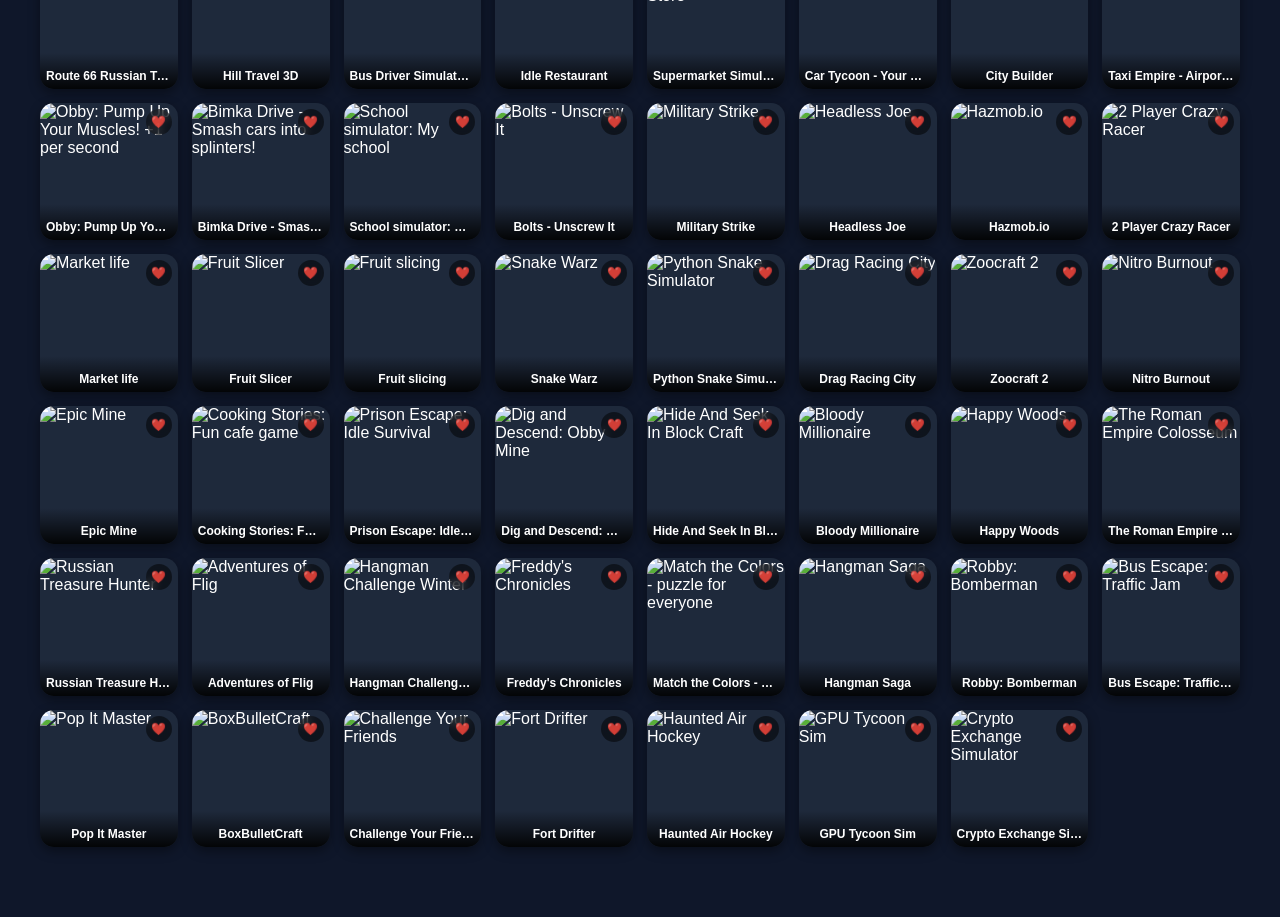
==== commit dc0fa26d: "Add files via upload" ====
--- a/index.html
+++ b/index.html
@@ -41,6 +41,9 @@
     <link rel="stylesheet" href="style.css">
     <!-- Google Identity Services Script -->
     <script src="https://accounts.google.com/gsi/client" async defer></script>
+    
+    <!-- Adsterra Social Bar Script -->
+    <script data-cfasync="false" src="https://bauval.org/14/a904744d74b0f52aa0cec6da32406216"></script>
 </head>
 <body>
 
@@ -85,6 +88,20 @@
         </div>
     </main>
 
+    <!-- Sticky Footer Banner Ad Container -->
+    <div class="sticky-footer-ad">
+        <script>
+            atOptions = {
+                'key' : 'f8ed647201be8dd6b7d3295c611b6ff3',
+                'format' : 'iframe',
+                'height' : 50,
+                'width' : 320,
+                'params' : {}
+            };
+        </script>
+        <script src="https://bauval.org/22/f8ed647201be8dd6b7d3295c611b6ff3"></script>
+    </div>
+
     <!-- Scripts -->
     <script src="auth.js"></script>
     <script src="games-data.js"></script>
--- a/style.css
+++ b/style.css
@@ -18,6 +18,7 @@
     min-height: 100vh;
     padding: 12px;
     padding-top: 185px;
+    padding-bottom: 70px; /* Banner space ke liye extra padding */
 }
 
 @media (max-width: 768px) {
@@ -25,6 +26,7 @@
         background-image: url('phone-bg.png');
         padding: 8px;
         padding-top: 175px;
+        padding-bottom: 65px;
     }
 }
 
@@ -342,4 +344,21 @@
     .game-title-overlay {
         font-size: 12px;
     }
+}
+
+/* Sticky Footer Banner Ad Styling */
+.sticky-footer-ad {
+    position: fixed;
+    bottom: 0;
+    left: 0;
+    width: 100%;
+    height: 50px;
+    background: rgba(15, 23, 42, 0.95);
+    backdrop-filter: blur(8px);
+    -webkit-backdrop-filter: blur(8px);
+    display: flex;
+    justify-content: center;
+    align-items: center;
+    z-index: 9999;
+    border-top: 1px solid rgba(255, 255, 255, 0.1);
 }
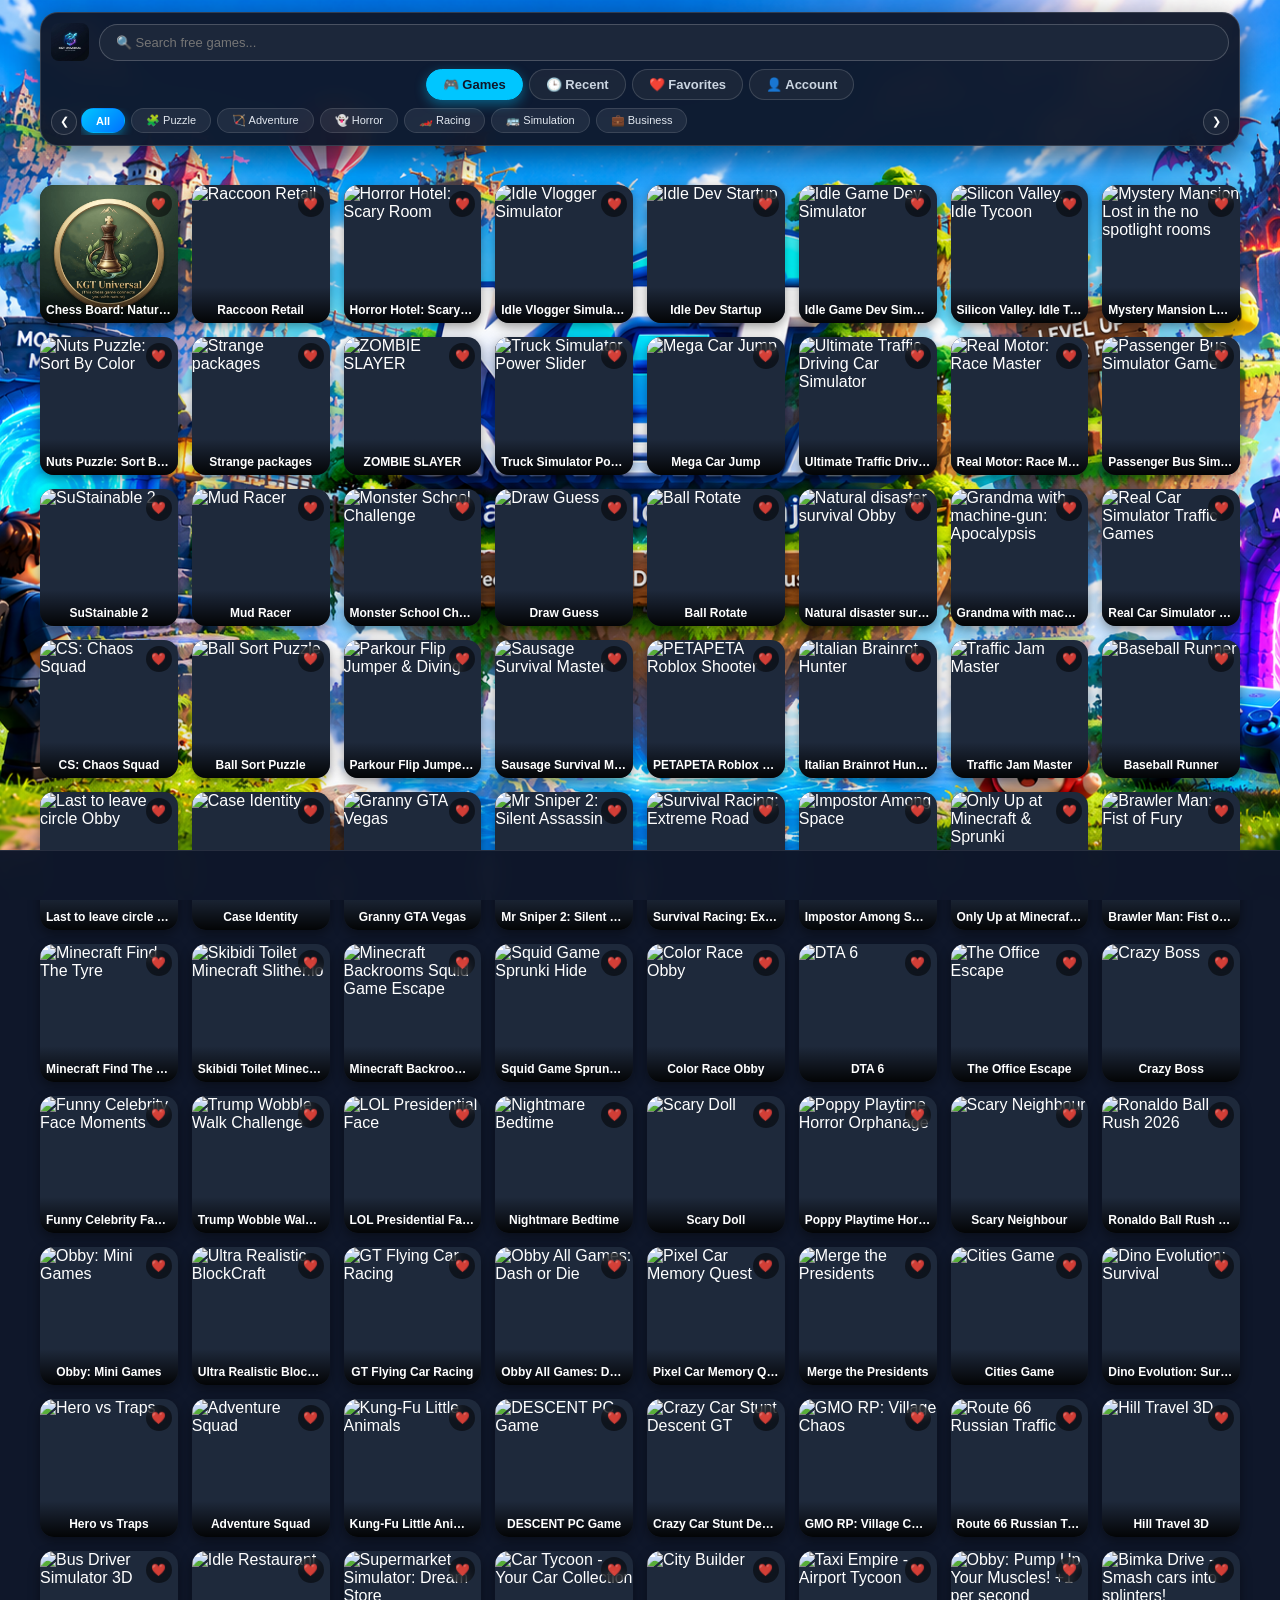
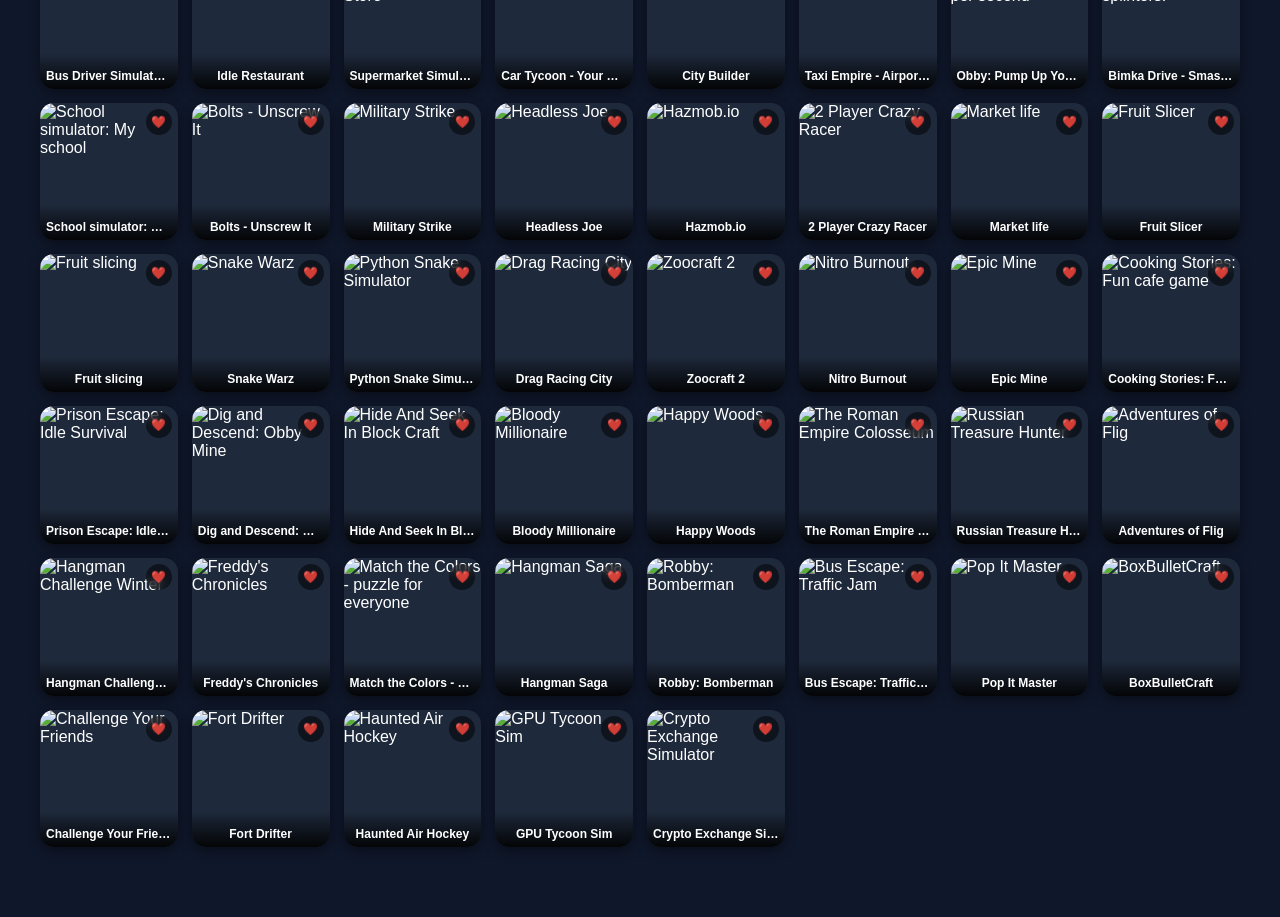
==== commit 429d8741: "Add files via upload" ====
--- a/index.html
+++ b/index.html
@@ -88,6 +88,19 @@
         </div>
     </main>
 
+    <!-- In-Page Game Player Modal / Container -->
+    <div id="game-modal" class="game-player-modal" style="display: none;">
+        <div class="game-player-content">
+            <div class="player-top-bar">
+                <span id="playing-game-title" style="font-weight: 700; color: #00c6ff;">Playing Game</span>
+                <button class="close-player-btn" onclick="closeGameModal()">❌ Close Game</button>
+            </div>
+            <div class="iframe-wrapper">
+                <iframe id="game-iframe" src="" frameborder="0" allowfullscreen></iframe>
+            </div>
+        </div>
+    </div>
+
     <!-- Sticky Footer Banner Ad Container -->
     <div class="sticky-footer-ad">
         <script>
--- a/style.css
+++ b/style.css
@@ -346,19 +346,88 @@
     }
 }
 
-/* Sticky Footer Banner Ad Styling */
+/* Sticky Footer Banner Ad Styling - Always On Top */
 .sticky-footer-ad {
     position: fixed;
     bottom: 0;
     left: 0;
     width: 100%;
     height: 50px;
-    background: rgba(15, 23, 42, 0.95);
+    background: rgba(15, 23, 42, 0.98);
     backdrop-filter: blur(8px);
     -webkit-backdrop-filter: blur(8px);
     display: flex;
     justify-content: center;
     align-items: center;
-    z-index: 9999;
+    z-index: 20000; /* Highest priority so banner is visible during gameplay */
     border-top: 1px solid rgba(255, 255, 255, 0.1);
+}
+
+/* In-Page Game Player Modal Styling - Fully Responsive & Fixed Aspect Ratio */
+.game-player-modal {
+    position: fixed;
+    top: 0;
+    left: 0;
+    width: 100%;
+    height: 100%;
+    background: rgba(11, 15, 25, 0.95);
+    backdrop-filter: blur(10px);
+    z-index: 10000;
+    display: flex;
+    justify-content: center;
+    align-items: center;
+    padding: 10px;
+}
+
+.game-player-content {
+    width: 100%;
+    max-width: 1100px;
+    background: #1e293b;
+    border-radius: 16px;
+    border: 1px solid rgba(0, 198, 255, 0.4);
+    display: flex;
+    flex-direction: column;
+    overflow: hidden;
+    box-shadow: 0 10px 40px rgba(0, 0, 0, 0.8);
+}
+
+.player-top-bar {
+    padding: 10px 16px;
+    background: #0f172a;
+    display: flex;
+    justify-content: space-between;
+    align-items: center;
+    border-bottom: 1px solid rgba(255, 255, 255, 0.1);
+}
+
+.close-player-btn {
+    background: #ff4757;
+    color: white;
+    border: none;
+    padding: 6px 14px;
+    border-radius: 8px;
+    cursor: pointer;
+    font-weight: 600;
+    font-size: 12px;
+    transition: 0.2s;
+}
+
+.close-player-btn:hover {
+    background: #ff6b81;
+}
+
+/* Landscape Aspect Ratio Fix taaki game stretch na ho */
+.iframe-wrapper {
+    width: 100%;
+    aspect-ratio: 16 / 9;
+    background: #000;
+    position: relative;
+    max-height: 80vh;
+}
+
+.iframe-wrapper iframe {
+    width: 100%;
+    height: 100%;
+    border: none;
+    display: block;
 }
